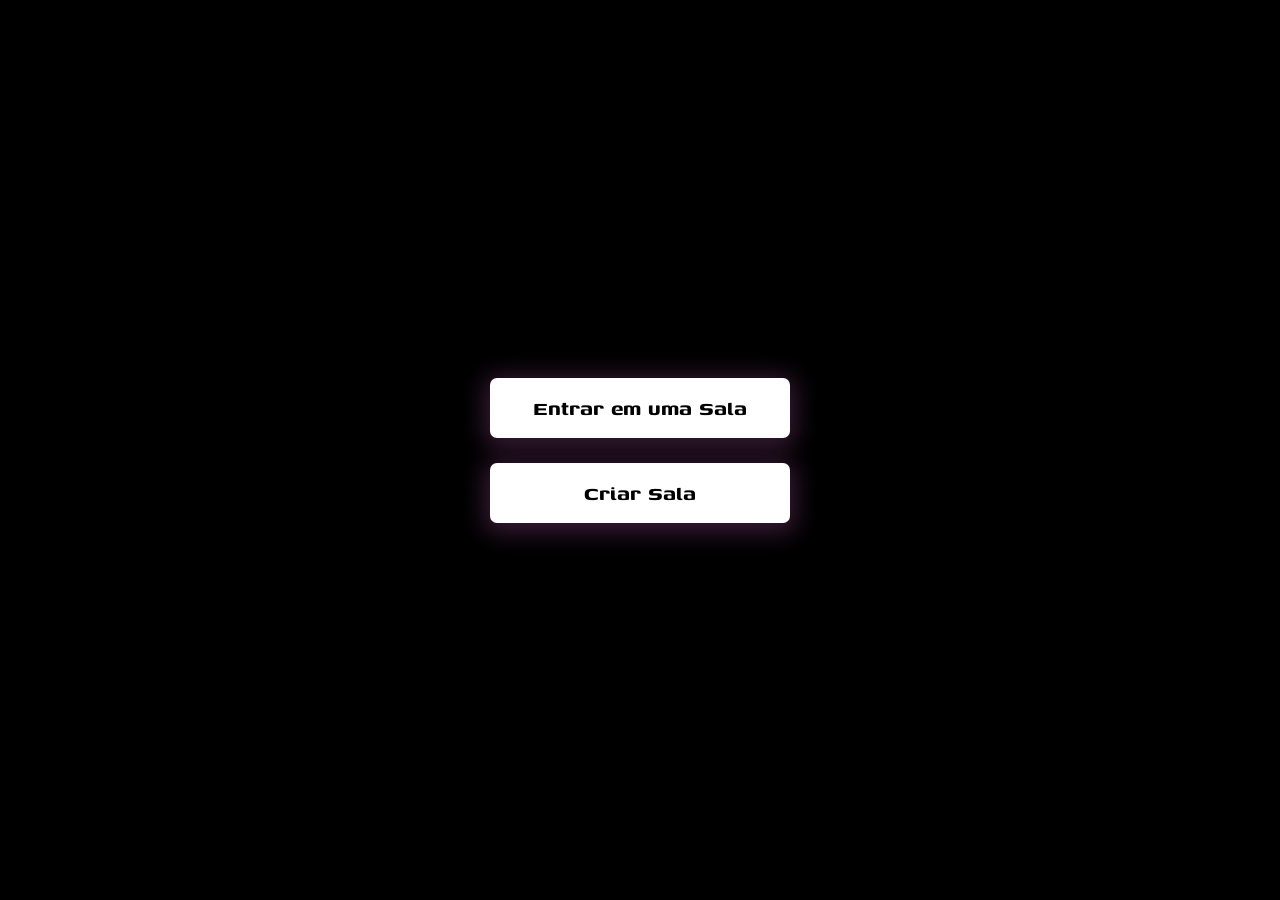
==== index.html @ 2750d926 "Add files via upload" ====
<!DOCTYPE html>
<html lang="en">
<head>
    <meta charset="UTF-8">
    <meta name="viewport" content="width=device-width, initial-scale=1.0">
    <title>Verdade ou Consequência</title>
    <link rel="stylesheet" type="text/css" href="assets/css/global.css" />
    <link rel="stylesheet" type="text/css" href="assets/css/index.css" />
</head>
<body>
    <main id="MAIN">
        <button class="btnInicial">Entrar em uma Sala</button>
        <button class="btnInicial">Criar Sala</button>

        <div id="overlay" class="overlay">
            
        <div id="poup-up">
        <header>
            <h2>Escolha o Modo de Jogo</h2>

            <input type="text" placeholder="Digite Seu Nome Aqui"/>
        </header>
        
        <section id="modos">
           
            <div class="opcaoModos">
                <span class="nomeModo">Modo Mestre</span>
                <span class="descricaoModo">No modo mestre, um jogador assume o controle. Ele cria as regras, decide as verdades e impõe as consequências.</span>
            </div>

            <div class="opcaoModos">
                <span class="nomeModo">Battle Royale</span>
                <span class="descricaoModo">No modo Battle Royale, é cada um por si. Jogadores escolhem seus alvos e lançam verdades ou desafios sem aviso. Recusar ou falhar custa um coração</span>
            </div>

            <div class="opcaoModos">
                <span class="nomeModo">Custom</span>
                <span class="descricaoModo">No modo custom você e seus amigos que decidem as regras do jogo. cada um decide ate 5 verdades e 5 consequencias para o jogo. mas cuidado para nao cair na propia armadilha.</span>
            </div>

            <div class="opcaoModos">
                <span class="nomeModo">Normal Game</span>
                <span class="descricaoModo">Desafios e verdades pré-criados, diversão perfeita para sua festa</span>
            </div>

        </section>
        </div>

        <div id="boxConfirm">
            <h2 id="mododejogoconfirmar">Você deseja iniciar o modo: </h2>

            <div id="buttons">
                <button id="btnVoltar">Voltar</button>
                <button id="btnIniciar">Iniciar</button>
            </div>
        </div>
        </div>
    
    </main>

    <script src="assets/js/index.js"></script>
</body>
</html>
---- assets/css/global.css ----
@import url('https://fonts.googleapis.com/css2?family=Bangers&family=Genos:ital,wght@0,100..900;1,100..900&family=Montserrat:ital,wght@0,100..900;1,100..900&family=Oswald:wght@200..700&display=swap');

*{
 margin: 0;
 padding: 0;
 text-decoration: none;
 box-sizing: border-box;   
 outline: none;
 list-style: none;
}
body{
background-color:#000;
}
---- assets/css/index.css ----
main{
    display: flex;
    align-items: center;
    justify-content: center;
    flex-direction: column;

    height: 100vh;
    width: 100%;

    gap: 25px;
}

.btnInicial{
    width: 300px;
    height: 60px;

    font-size: 1.5rem;
    font-weight: 700;
    font-family: "Genos";

    background-color: #fff;

    border-radius: 7px;
    border: none;

    box-shadow: 0px 4px 25px 5px rgba(87,42,84,0.67);
-webkit-box-shadow: 0px 4px 25px 5px rgba(87,42,84,0.67);
-moz-box-shadow: 0px 4px 25px 5px rgba(87,42,84,0.67);

cursor: pointer;
 
}
#overlay{
    width: 100%;
    height: 100%;

    position: absolute;

    display: none;
}
#poup-up{
    background: rgba(255, 255, 255, 0.2); /* Transparent white */
    backdrop-filter: blur(10px); /* Frosted glass blur */
    -webkit-backdrop-filter: blur(10px); /* For Safari support */
    border: 1px solid rgba(255, 255, 255, 0.3); /* Subtle border */
    border-radius: 15px; /* Rounded corners */
  box-shadow:
  0px 4px 6px -1px rgba(0, 0, 0, 0.1);

    flex-direction: column;
    justify-content: center;
    align-items: center;

    gap: 25px;
    padding: 15px;

    width: 350px;
    height: 550px;

    position: relative;
    top: 50%;
    left: 50%;
    transform: translate(-50%, -50%);

}

#poup-up header{
    width: 100%;

    display: flex;
    justify-content: center;
    align-items: center;
    flex-direction: column;
    text-align: center;
    
    gap: 15px;

    margin-bottom: 15px;

}

#poup-up header h2{
    font-family: "Bangers", system-ui;
    font-weight: bold;
    font-style: normal;
    color: #000;

    filter: drop-shadow(0px 2px 2px rgba(255, 255, 255, 0.5));


}

#poup-up header input{
    border: none;
    border-radius: 7px ;
    
    background-color: #fff;
    box-shadow:0px 4px 6px -1px rgba(0, 0, 0, 0.1);

    width: 320px;
    height: 40px;

    padding-left: 10px;

    font-family: "Bangers", system-ui;
    
    font-style: normal;
    
}

#modos{
    display: flex;
    flex-direction: column;
    gap: 25px;

}

.opcaoModos{
    background-color: #fff;
    box-shadow:0px 4px 6px -1px rgba(0, 0, 0, 0.1);

    width: 320px;
    height: 80px;

    padding: 0 15px;

    display: flex;
    flex-direction: row;
    justify-content: center;
    align-items: center;
    gap: 15px;

    border-radius: 7px;

    cursor: pointer;
}

.nomeModo{
    font-family: "Bangers", system-ui;
    font-weight: bold;
    font-style: normal;

    color: #000;
    filter: drop-shadow(0px 2px 2px rgba(255, 255, 255, 0.5));
}

.descricaoModo{
    font-family: "Genos", sans-serif;
    font-optical-sizing: auto;
    font-weight: bolder;
    font-style: normal;
    font-size: 0.7rem;
    color: gray;
}

#boxConfirm{
    position: absolute;
    background-color: #fff;
    box-shadow:0px 4px 6px -1px rgba(0, 0, 0, 0.8);

    top: 50%;
    left: 50%;
    transform: translate(-50%, -50%);

    padding: 15px;
    
    border-radius:5px;

    font-family: "genos";
    font-size: 1rem;
    line-height: 25px;
    font-weight: 300;

    width: 320px;

    text-align: center;

    
    flex-direction: column;
    gap: 10px;

    display: none;

}

#buttons button{
    width: 100px;
    height: 25px;

    font-family: "Bangers";

    background-color: whitesmoke;
    
        box-shadow:0px 4px 6px -1px rgba(0, 0, 0, 0.3);

        border: none;
    color: #310063;
    cursor: pointer;

    margin: 0 10px;
}

#buttons button:active{
     box-shadow:0px 4px 6px -1px rgba(0, 0, 0, 0.2);
}
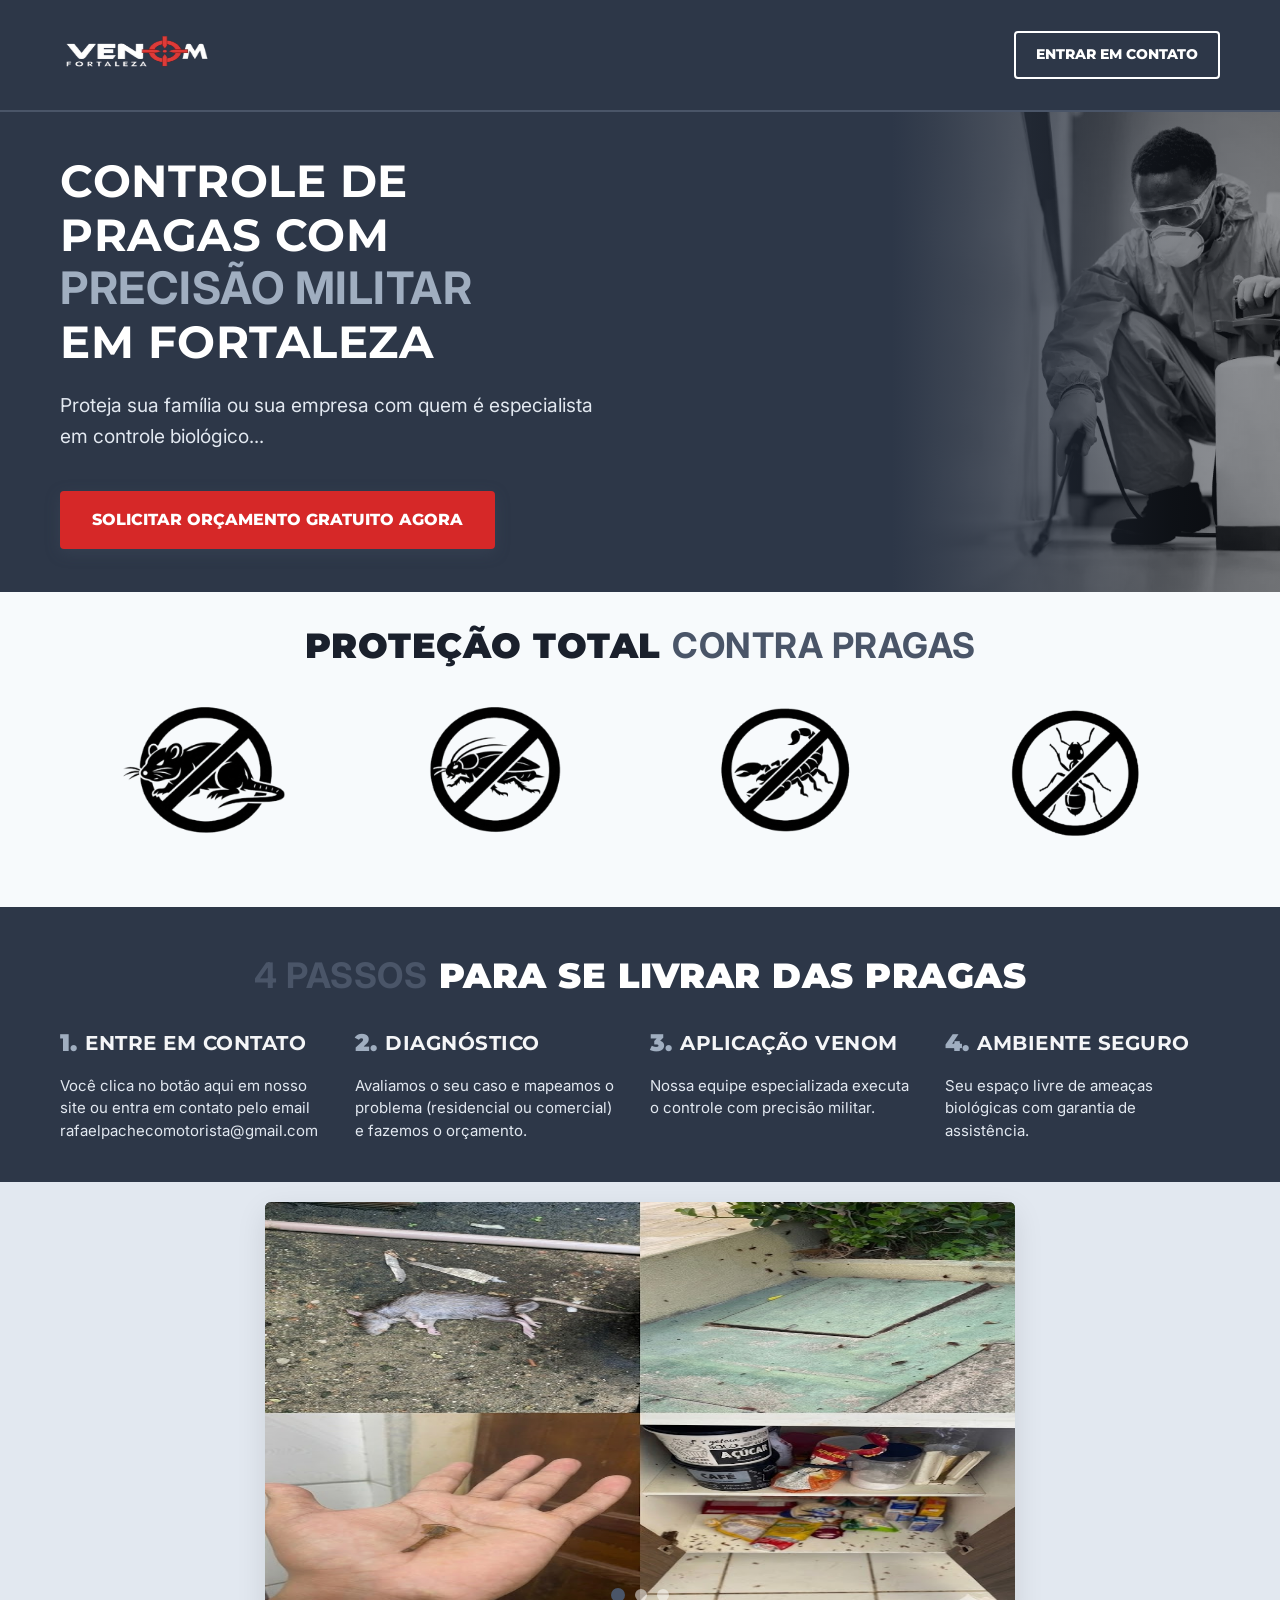
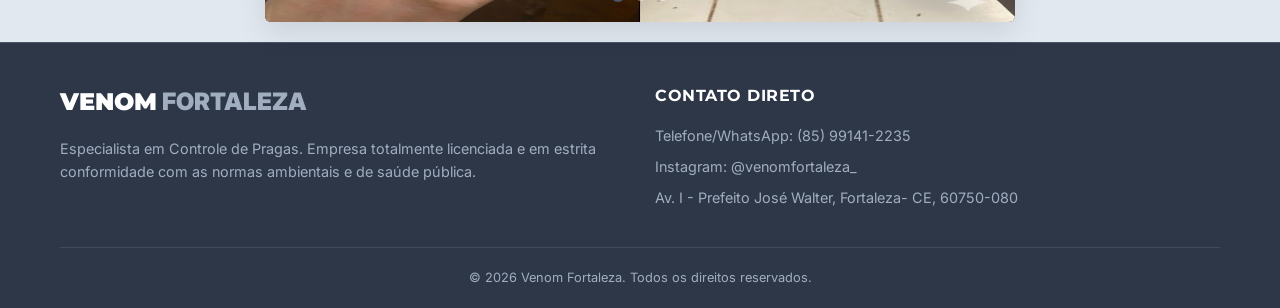
==== commit 42531f63: "Add files via upload" ====
--- a/index.html
+++ b/index.html
@@ -1,63 +1,171 @@
 <!DOCTYPE html>
-<html lang="en">
+<html lang="pt-BR">
 <head>
     <meta charset="UTF-8">
     <meta name="viewport" content="width=device-width, initial-scale=1.0">
-    <title>Verdade ou Consequência</title>
-    <link rel="stylesheet" type="text/css" href="assets/css/global.css" />
-    <link rel="stylesheet" type="text/css" href="assets/css/index.css" />
+ <title>Dedetização e Controle de Pragas em Fortaleza | Venom</title>
+    <link rel="stylesheet" href="assets/css/index.css">
+    <link rel="stylesheet" href="assets/css/global.css">
+    <link rel="stylesheet" href="assets/css/responsive.css">
+    <link rel="preconnect" href="https://fonts.googleapis.com">
+    <link rel="preconnect" href="https://fonts.gstatic.com" crossorigin>
+<meta name="description" content="Especialista em dedetização e controle de pragas em Fortaleza com precisão militar. Proteja sua família ou empresa com a Venom. Solicite seu orçamento gratuito!">
+    <link rel="icon" type="image/png" sizes="16x16"  href="assets/images/favicons/favicon-16x16.png">
+<meta name="msapplication-TileColor" content="#ffffff">
+<meta name="theme-color" content="#ffffff">
+    <link href="https://fonts.googleapis.com/css2?family=Inter:wght@400;500;600&family=Montserrat:wght@700;800;900&display=swap" rel="stylesheet">
 </head>
 <body>
-    <main id="MAIN">
-        <button class="btnInicial">Entrar em uma Sala</button>
-        <button class="btnInicial">Criar Sala</button>
 
-        <div id="overlay" class="overlay">
-            
-        <div id="poup-up">
-        <header>
-            <h2>Escolha o Modo de Jogo</h2>
+    <header>
+        <div class="container">
+            <div class="logo">
+                <img src="assets/images/logo.png" alt="Logo Venom Fortaleza">
+            </div>
+            <a href="https://wa.me/5585991412235" target="_blank" class="btn btn-outline">ENTRAR EM CONTATO</a>
+        </div>
+    </header>
 
-            <input type="text" placeholder="Digite Seu Nome Aqui"/>
-        </header>
-        
-        <section id="modos">
-           
-            <div class="opcaoModos">
-                <span class="nomeModo">Modo Mestre</span>
-                <span class="descricaoModo">No modo mestre, um jogador assume o controle. Ele cria as regras, decide as verdades e impõe as consequências.</span>
+    <section class="hero">
+        <div class="container">
+            <div class="hero-content">
+                <h1>Controle de Pragas com <span>Precisão Militar</span> <br>em Fortaleza</h1>
+                <p>Proteja sua família ou sua empresa com quem é especialista em controle biológico...</p>
+                <a href="https://wa.me/5585991412235" target="_blank" class="btn">Solicitar Orçamento Gratuito Agora</a>
             </div>
-
-            <div class="opcaoModos">
-                <span class="nomeModo">Battle Royale</span>
-                <span class="descricaoModo">No modo Battle Royale, é cada um por si. Jogadores escolhem seus alvos e lançam verdades ou desafios sem aviso. Recusar ou falhar custa um coração</span>
-            </div>
-
-            <div class="opcaoModos">
-                <span class="nomeModo">Custom</span>
-                <span class="descricaoModo">No modo custom você e seus amigos que decidem as regras do jogo. cada um decide ate 5 verdades e 5 consequencias para o jogo. mas cuidado para nao cair na propia armadilha.</span>
-            </div>
-
-            <div class="opcaoModos">
-                <span class="nomeModo">Normal Game</span>
-                <span class="descricaoModo">Desafios e verdades pré-criados, diversão perfeita para sua festa</span>
-            </div>
-
-        </section>
-        </div>
-
-        <div id="boxConfirm">
-            <h2 id="mododejogoconfirmar">Você deseja iniciar o modo: </h2>
-
-            <div id="buttons">
-                <button id="btnVoltar">Voltar</button>
-                <button id="btnIniciar">Iniciar</button>
+            <div class="hero-image">
+                <img src="assets/images/headerImage.png" alt="Equipe Venom">
             </div>
         </div>
+    </section>
+
+    <section class="problema">
+        <div class="container">
+            <h2 class="section-title">PROTEÇÃO TOTAL <span>CONTRA PRAGAS</span></h2>
+            <div class="grid-3">
+                <div class="card-problema">
+                    <img src="assets/images/iconeRato.png" alt="Controle de Ratos">
+                </div>
+                <div class="card-problema">
+                    <img src="assets/images/baratasIcone.png" alt="Controle de Baratas">
+                </div>
+                <div class="card-problema">
+                    <img src="assets/images/scorpionIcon.png" alt="Controle de Escorpiões">
+                </div>
+                <div class="card-problema">
+                    <img src="assets/images/formigaicone.png" alt="Controle de Pragas" style="width: 170px;">
+                </div>
+            </div>
         </div>
+    </section>
+
+    <section class="solucao">
+        <div class="container">
+            <h2 class="section-title"><span>4 passos</span> para se livrar das pragas</h2>
+            <div class="passos-container">
+                <div class="passo-item">
+                    <div class="numero-wrapper">
+                        <span class="numero">1.</span>
+                        <h3 class="passo-titulo">ENTRE EM CONTATO</h3>
+                    </div>
+                    <p class="passo-texto">Você clica no botão aqui em nosso site ou entra em contato pelo email rafaelpachecomotorista@gmail.com</p>
+                </div>
+
+                <div class="passo-item">
+                    <div class="numero-wrapper">
+                        <span class="numero">2.</span>
+                        <h3 class="passo-titulo">Diagnóstico</h3>
+                    </div>
+                    <p class="passo-texto">Avaliamos o seu caso e mapeamos o problema (residencial ou comercial) e fazemos o orçamento.</p>
+                </div>
+
+                <div class="passo-item">
+                    <div class="numero-wrapper">
+                        <span class="numero">3.</span>
+                        <h3 class="passo-titulo">Aplicação Venom</h3>
+                    </div>
+                    <p class="passo-texto">Nossa equipe especializada executa o controle com precisão militar.</p>
+                </div>
+
+                <div class="passo-item">
+                    <div class="numero-wrapper">
+                        <span class="numero">4.</span>
+                        <h3 class="passo-titulo">Ambiente Seguro</h3>
+                    </div>
+                    <p class="passo-texto">Seu espaço livre de ameaças biológicas com garantia de assistência.</p>
+                </div>
+            </div>
+        </div>
+    </section>
+<section class="cta-final">
+    <!-- Título centralizado acima do slider
+    <h1>Conheça nosso trabalho</h1> -->
     
-    </main>
+    <div class="slideshow-wrapper">
+        <input type="radio" name="slide" id="slide1" checked>
+        <input type="radio" name="slide" id="slide2">
+        <input type="radio" name="slide" id="slide3">
+        <input type="radio" name="slide" id="slide4">
+        <input type="radio" name="slide" id="slide5">
 
-    <script src="assets/js/index.js"></script>
+        <div class="slideshow">
+            <div class="slide s1">
+                <img src="assets/images/peste.png" alt="Imagem 1">
+            </div>
+            
+            <div class="slide s2">
+                <div class="vimeo-container">
+                    <iframe 
+                        src="https://player.vimeo.com/video/1193745609?badge=0&autopause=0&player_id=0&app_id=58479&autoplay=1&loop=1&muted=1&background=1" 
+                        frameborder="0" 
+                        allow="autoplay; fullscreen; picture-in-picture; clipboard-write; encrypted-media; web-share" 
+                        title="Vídeo Venom 1">
+                    </iframe>
+                </div>
+            </div>
+            
+            <div class="slide s3">
+                <div class="vimeo-container">
+                    <iframe 
+                        src="https://player.vimeo.com/video/1193745611?badge=0&autopause=0&player_id=0&autoplay=1&loop=1&muted=1&background=1" 
+                        frameborder="0" 
+                        allow="autoplay; fullscreen; picture-in-picture; clipboard-write; encrypted-media; web-share" 
+                        title="Vídeo Venom 2">
+                    </iframe>
+                </div>
+            </div>
+        </div>
+        
+        <!-- Botões manuais dentro do wrapper do slider -->
+        <div class="navigation-manual">
+            <label for="slide1" class="manual-btn"></label>
+            <label for="slide2" class="manual-btn"></label>
+            <label for="slide3" class="manual-btn"></label>
+        </div>
+    </div>
+</section>
+
+    <footer>
+        <div class="container">
+            <div class="footer-content">
+                <div class="footer-col">
+                    <div class="logo" style="margin-bottom: 15px;">VENOM <span>FORTALEZA</span></div>
+                    <p>Especialista em Controle de Pragas. Empresa totalmente licenciada e em estrita conformidade com as normas ambientais e de saúde pública.</p>
+                </div>
+                <div class="footer-col">
+                    <h4>Contato Direto</h4>
+                    <p>Telefone/WhatsApp: (85) 99141-2235</p>
+                    <p>Instagram: @venomfortaleza_</p>
+                    <p>Av. I - Prefeito José Walter, Fortaleza- СЕ, 60750-080</p>
+                </div>
+            </div>
+            <div class="footer-bottom">
+                <p>&copy; 2026 Venom Fortaleza. Todos os direitos reservados.</p>
+            </div>
+        </div>
+    </footer>
+
+    <script src="https://player.vimeo.com/api/player.js"></script>
+    <script src="assets/scripts/index.js"></script>
 </body>
 </html>
--- a/assets/css/index.css
+++ b/assets/css/index.css
@@ -1,206 +1,474 @@
-
-main{
-    display: flex;
+/* ==========================================================================
+   PALETA DE CORES (Ajustada para o Cinza dominando o layout - Sem Preto)
+   ========================================================================== */
+:root {
+    /* Tons de Cinza que agora mandam no site */
+    --cinza-principal: #4A5568;         /* Cinza Concreto (Cor de destaque e ação) */
+    --cinza-principal-hover: #2D3748;   /* Cinza mais escuro para o efeito hover nos botões */
+    
+    /* Substitutos do Preto/Grafite */
+    --cinza-fundo-escuro: #2D3748;      /* Cinza Escuro para seções como Header e Banner (Substitui o preto) */
+    --cinza-fundo-medio: #E2E8F0;       /* Cinza claro para blocos de contraste */
+    --cinza-fundo-claro: #F7FAFC;       /* Cinza Gelo de fundo geral */
+    
+    /* Cores de suporte */
+    --cinza-texto-escuro: #1A202C;      /* Cinza quase preto apenas para leitura confortável de textos */
+    --cinza-medio-detalhe: #A0AEC0;     /* Para detalhes secundários e spans */
+    --branco: #FFFFFF;
+}
+
+/* ==========================================================================
+   ESTILOS GERAIS E CONFIGURAÇÕES BASE
+   ========================================================================== */
+body {
+    background-color: var(--cinza-fundo-claro); /* AJUSTE: Fundo geral em cinza gelo */
+    color: var(--cinza-texto-escuro);           /* AJUSTE: Texto em cinza escuro legível */
+    line-height: 1.6;
+    margin: 0;
+    padding: 0;
+}
+
+h1, h2, h3, h4 {
+    font-family: 'Montserrat', sans-serif;
+    text-transform: uppercase;
+    letter-spacing: 0.5px;
+}
+
+.container {
+    width: 100%;
+    max-width: 1200px;
+    margin: 0 auto;
+    padding: 0 20px;
+}
+
+/* ==========================================================================
+   COMPONENTES: BOTÕES
+   ========================================================================== */
+.btn {
+    display: inline-block;
+    background-color: var(--vermelho-venom); /* AJUSTE: Botão Principal 100% Cinza Concreto */
+    color: var(--branco);
+    text-decoration: none;
+    font-family: 'Montserrat', sans-serif;
+    font-weight: 800;
+    text-transform: uppercase;
+    padding: 16px 32px;
+    border-radius: 4px;
+    border: none;
+    cursor: pointer;
+    transition: all 0.3s ease;
+    text-align: center;
+    box-shadow: 0 4px 15px rgba(74, 85, 104, 0.3); /* AJUSTE: Sombra adaptada para o cinza */
+}
+
+.btn:hover {
+    background-color: var(--cinza-principal-hover); /* AJUSTE: Hover do botão vai para cinza escuro */
+    transform: translateY(-2px);
+    box-shadow: 0 6px 20px rgba(74, 85, 104, 0.5);
+}
+
+.btn-outline {
+    background-color: transparent;
+    color: var(--branco);
+    border: 2px solid var(--branco);
+    box-shadow: none;
+    padding: 10px 20px;
+    font-size: 0.9rem;
+}
+
+.btn-outline:hover {
+    background-color: var(--branco);
+    color: var(--cinza-texto-escuro);
+}
+
+/* ==========================================================================
+   HEADER (CABEÇALHO)
+   ========================================================================== */
+header {
+    background-color: var(--cinza-fundo-escuro); /* AJUSTE: Removido o preto, agora é cinza escuro */
+    padding: 20px 0;
+    position: sticky;
+    top: 0;
+    z-index: 1000;
+    border-bottom: 2px solid var(--cinza-principal); /* AJUSTE: Linha divisória em cinza principal */
+}
+
+header .container {
+    display: flex;
+    width: 100%;
+    justify-content: space-between;
+    align-items: center;
+}
+
+.logo {
+    color: var(--branco);
+    font-family: 'Montserrat', sans-serif;
+    font-weight: 900;
+    font-size: 1.5rem;
+    display: flex;
+    align-items: center;
+    gap: 5px;
+}
+
+.logo span {
+    color: var(--cinza-medio-detalhe); /* AJUSTE: Complemento da logo em cinza platinado */
+}
+
+.logo img {
+    width: 150px;
+    height: 70px;
+}
+
+/* ==========================================================================
+   HERO SECTION (BANNER PRINCIPAL)
+   ========================================================================== */
+.hero {
+    background-color: var(--cinza-fundo-escuro); /* AJUSTE: Fundo do banner mudado de preto para cinza escuro */
+    color: var(--branco);
+    position: relative;
+    overflow: hidden;
+}
+
+.hero .container {
+    display: flex;
+    align-items: center;
+    justify-content: space-evenly;
+    gap: 40px;
+}
+
+.hero-content {
+    flex: 1;
+    max-width: 55%;
+    z-index: 2;
+}
+
+.hero h1 {
+    font-size: 2.8rem;
+    font-weight: 700;
+    margin-bottom: 20px;
+    line-height: 1.2;
+}
+
+.hero h1 span {
+    color: var(--cinza-medio-detalhe); /* AJUSTE: Destaque "Precisão Militar" em cinza contrastante */
+}
+
+.hero p {
+    font-size: 1.2rem;
+    max-width: 100%;
+    margin: 0 0 40px 0;
+    color: #e2e8f0;
+}
+
+.hero-image {
+    flex: 1;
+    max-width: 100%;
+    position: relative;
+    left: 20%;
+    display: flex;
+    justify-content: flex-end;
+    background-color: var(--cinza-principal); /* AJUSTE: Fundo da imagem alterado para o cinza principal */
+}
+
+.hero-image img {
+    width: 100%;
+    height: 480px;
+    object-fit: cover;
+    display: block;
+    filter: grayscale(100%) brightness(65%) contrast(110%); /* AJUSTE: Filtro levemente clareado */
+}
+
+.hero-image::before {
+    content: '';
+    position: absolute;
+    top: 0;
+    left: 0;
+    width: 100%;
+    height: 100%;
+    /* AJUSTE: O gradiente agora faz o fade para o cinza escuro, eliminando o preto */
+    background: linear-gradient(to right, var(--cinza-fundo-escuro) 0%, rgba(45, 55, 72, 0.3) 50%, transparent 100%);
+    z-index: 1;
+    pointer-events: none;
+}
+
+/* ==========================================================================
+   SEÇÃO PROBLEMA (PROTEÇÃO CONTRA PRAGAS)
+   ========================================================================== */
+.problema {
+    padding: 25px 0;
+}
+
+.section-title {
+    text-align: center;
+    font-size: 2.2rem;
+    font-weight: 900;
+    color: var(--cinza-texto-escuro);
+}
+
+.section-title span {
+    color: var(--cinza-principal); /* AJUSTE: Destaques dos títulos em cinza */
+    font-weight: 700;
+}
+
+.grid-3 {
+    display: grid;
+    grid-template-columns: repeat(auto-fit, minmax(150px, 1fr));
+    place-items: center;
+}
+
+.card-problema img {
+    width: 200px;
+    transition: transform 0.3s ease;
+}
+
+.card-problema:hover img {
+    transform: translateY(-5px);
+}
+
+.card-problema h3 {
+    font-size: 1.3rem;
+    margin-bottom: 15px;
+    color: var(--cinza-texto-escuro);
+}
+
+.card-problema p {
+    font-size: 0.95rem;
+    color: #4A5568;
+}
+
+/* ==========================================================================
+   SEÇÃO SOLUÇÃO (4 PASSOS)
+   ========================================================================== */
+.solucao {
+    background-color: var(--cinza-fundo-escuro); /* AJUSTE: Removido preto do fundo, agora é cinza escuro */
+    color: var(--branco);
+    padding: 40px 0;
+}
+
+.solucao .section-title {
+    color: var(--branco);
+    margin-bottom: 20px;
+}
+
+.passos-container {
+    display: flex;
+    justify-content: space-between;
+    max-width: 1200px;
+    margin: 0 auto;
+    position: relative;
+    gap: 20px;
+}
+
+.passo-item {
+    flex: 1;
+    position: relative;
+    z-index: 2;
+}
+
+.numero-wrapper {
+    display: inline-flex;
+    align-items: center;
+    background-color: var(--cinza-fundo-escuro); /* AJUSTE: Acompanha o fundo cinza da seção */
+    padding-right: 15px;
+}
+
+.numero {
+    font-family: 'Montserrat', sans-serif;
+    font-size: 24px;
+    font-weight: 900;
+    color: var(--cinza-medio-detalhe); /* AJUSTE: Números em cinza platinado */
+    margin-right: 8px;
+}
+
+.passo-titulo {
+    font-family: 'Montserrat', sans-serif;
+    font-size: 20px;
+    font-weight: 700;
+    color: #F4F5F7;   
+    white-space: nowrap;
+}
+
+.passo-texto {
+    font-size: 15px;
+    color: #E2E8F0;
+    line-height: 1.5;
+    margin-top: 12px;
+    padding-right: 10px;
+}
+
+/* ==========================================================================
+   SEÇÃO DEPOIMENTOS
+   ========================================================================== */
+.depoimentos {
+    background-color: var(--branco);
+    padding: 80px 0;
+}
+
+.card-depoimento {
+    background-color: var(--cinza-fundo-claro);
+    padding: 30px;
+    border-radius: 6px;
+    font-style: italic;
+    position: relative;
+}
+
+.card-depoimento .autor {
+    display: block;
+    margin-top: 15px;
+    font-weight: 600;
+    font-style: normal;
+    color: var(--cinza-texto-escuro);
+}
+
+/* ==========================================================================
+   SEÇÃO SLIDESHOW / CTA FINAL
+   ========================================================================== */
+.cta-final {
+    display: flex;
+    flex-direction: column;
     align-items: center;
     justify-content: center;
-    flex-direction: column;
-
-    height: 100vh;
-    width: 100%;
-
-    gap: 25px;
-}
-
-.btnInicial{
-    width: 300px;
-    height: 60px;
-
-    font-size: 1.5rem;
-    font-weight: 700;
-    font-family: "Genos";
-
-    background-color: #fff;
-
-    border-radius: 7px;
+    background-color: var(--cinza-fundo-medio); /* AJUSTE: Fundo cinza médio para quebrar a monotonia */
+    padding: 20px 20px;
+    text-align: center;
+}
+
+.cta-final h1 {
+    font-size: 2.2rem;
+    font-weight: 900;
+    color: var(--cinza-texto-escuro);
+    margin-bottom: 30px;
+}
+
+.slideshow-wrapper {
+    width: 100%;
+    max-width: 750px;
+    height: 420px;
+    overflow: hidden;
+    position: relative;
+    border-radius: 6px;
+    box-shadow: 0 10px 30px rgba(0, 0, 0, 0.1);
+    background-color: var(--cinza-fundo-escuro); /* AJUSTE: Fundo do player mudado para cinza escuro */
+}
+
+.slideshow {
+    display: flex;
+    width: 500%;
+    height: 100%;
+    transition: transform 0.6s ease;
+}
+
+.slide {
+    width: 20%;
+    height: 100%;
+    transition: opacity 0.5s;
+}
+
+.slide img {
+    width: 100%;
+    height: 100%;
+}
+
+.vimeo-container {
+    width: 100%;
+    height: 100%;
+    display: flex;
+    align-items: center;
+    justify-content: center;
+    background: var(--cinza-fundo-escuro);
+}
+
+iframe {
+    width: 100%;
+    height: 100%;
+    min-height: 420px;
     border: none;
-
-    box-shadow: 0px 4px 25px 5px rgba(87,42,84,0.67);
--webkit-box-shadow: 0px 4px 25px 5px rgba(87,42,84,0.67);
--moz-box-shadow: 0px 4px 25px 5px rgba(87,42,84,0.67);
-
-cursor: pointer;
- 
-}
-#overlay{
-    width: 100%;
-    height: 100%;
-
+    object-fit: cover;
+}
+
+input[type="radio"] {
+    display: none;
+}
+
+#slide1:checked ~ .slideshow { transform: translateX(0%); }
+#slide2:checked ~ .slideshow { transform: translateX(-20%); }
+#slide3:checked ~ .slideshow { transform: translateX(-40%); }
+#slide4:checked ~ .slideshow { transform: translateX(-60%); }
+#slide5:checked ~ .slideshow { transform: translateX(-80%); }
+
+.navigation-manual {
     position: absolute;
-
-    display: none;
-}
-#poup-up{
-    background: rgba(255, 255, 255, 0.2); /* Transparent white */
-    backdrop-filter: blur(10px); /* Frosted glass blur */
-    -webkit-backdrop-filter: blur(10px); /* For Safari support */
-    border: 1px solid rgba(255, 255, 255, 0.3); /* Subtle border */
-    border-radius: 15px; /* Rounded corners */
-  box-shadow:
-  0px 4px 6px -1px rgba(0, 0, 0, 0.1);
-
-    flex-direction: column;
+    width: 100%;
+    bottom: 20px;
+    left: 0;
+    display: flex;
     justify-content: center;
     align-items: center;
-
-    gap: 25px;
-    padding: 15px;
-
-    width: 350px;
-    height: 550px;
-
-    position: relative;
-    top: 50%;
-    left: 50%;
-    transform: translate(-50%, -50%);
-
-}
-
-#poup-up header{
-    width: 100%;
-
-    display: flex;
-    justify-content: center;
-    align-items: center;
-    flex-direction: column;
+    gap: 10px;
+    z-index: 10;
+}
+
+.manual-btn {
+    width: 12px;
+    height: 12px;
+    border-radius: 50%;
+    background: rgba(255, 255, 255, 0.5);
+    cursor: pointer;
+    transition: background 0.3s, transform 0.2s;
+}
+
+.manual-btn:hover {
+    transform: scale(1.2);
+}
+
+/* AJUSTE: Bolinhas ativas do slider agora são Cinza Concreto */
+#slide1:checked ~ .navigation-manual label[for="slide1"],
+#slide2:checked ~ .navigation-manual label[for="slide2"],
+#slide3:checked ~ .navigation-manual label[for="slide3"],
+#slide4:checked ~ .navigation-manual label[for="slide4"],
+#slide5:checked ~ .navigation-manual label[for="slide5"] {
+    background: var(--cinza-principal); 
+    width: 14px;
+    height: 14px;
+}
+
+/* ==========================================================================
+   FOOTER (RODAPÉ)
+   ========================================================================== */
+footer {
+    background-color: var(--cinza-fundo-escuro); /* AJUSTE: Footer mudado de preto absoluto para cinza escuro corporativo */
+    color: var(--cinza-medio-detalhe);
+    padding: 40px 0 20px 0;
+    font-size: 0.9rem;
+    border-top: 1px solid var(--cinza-principal);
+}
+
+.footer-content {
+    display: flex;
+    flex-wrap: wrap;
+    justify-content: space-between;
+    gap: 30px;
+    margin-bottom: 30px;
+}
+
+.footer-col {
+    flex: 1;
+    min-width: 250px;
+}
+
+.footer-col h4 {
+    color: var(--branco);
+    margin-bottom: 15px;
+    font-size: 1rem;
+}
+
+.footer-col p {
+    margin-bottom: 8px;
+}
+
+.footer-bottom {
     text-align: center;
-    
-    gap: 15px;
-
-    margin-bottom: 15px;
-
-}
-
-#poup-up header h2{
-    font-family: "Bangers", system-ui;
-    font-weight: bold;
-    font-style: normal;
-    color: #000;
-
-    filter: drop-shadow(0px 2px 2px rgba(255, 255, 255, 0.5));
-
-
-}
-
-#poup-up header input{
-    border: none;
-    border-radius: 7px ;
-    
-    background-color: #fff;
-    box-shadow:0px 4px 6px -1px rgba(0, 0, 0, 0.1);
-
-    width: 320px;
-    height: 40px;
-
-    padding-left: 10px;
-
-    font-family: "Bangers", system-ui;
-    
-    font-style: normal;
-    
-}
-
-#modos{
-    display: flex;
-    flex-direction: column;
-    gap: 25px;
-
-}
-
-.opcaoModos{
-    background-color: #fff;
-    box-shadow:0px 4px 6px -1px rgba(0, 0, 0, 0.1);
-
-    width: 320px;
-    height: 80px;
-
-    padding: 0 15px;
-
-    display: flex;
-    flex-direction: row;
-    justify-content: center;
-    align-items: center;
-    gap: 15px;
-
-    border-radius: 7px;
-
-    cursor: pointer;
-}
-
-.nomeModo{
-    font-family: "Bangers", system-ui;
-    font-weight: bold;
-    font-style: normal;
-
-    color: #000;
-    filter: drop-shadow(0px 2px 2px rgba(255, 255, 255, 0.5));
-}
-
-.descricaoModo{
-    font-family: "Genos", sans-serif;
-    font-optical-sizing: auto;
-    font-weight: bolder;
-    font-style: normal;
-    font-size: 0.7rem;
-    color: gray;
-}
-
-#boxConfirm{
-    position: absolute;
-    background-color: #fff;
-    box-shadow:0px 4px 6px -1px rgba(0, 0, 0, 0.8);
-
-    top: 50%;
-    left: 50%;
-    transform: translate(-50%, -50%);
-
-    padding: 15px;
-    
-    border-radius:5px;
-
-    font-family: "genos";
-    font-size: 1rem;
-    line-height: 25px;
-    font-weight: 300;
-
-    width: 320px;
-
-    text-align: center;
-
-    
-    flex-direction: column;
-    gap: 10px;
-
-    display: none;
-
-}
-
-#buttons button{
-    width: 100px;
-    height: 25px;
-
-    font-family: "Bangers";
-
-    background-color: whitesmoke;
-    
-        box-shadow:0px 4px 6px -1px rgba(0, 0, 0, 0.3);
-
-        border: none;
-    color: #310063;
-    cursor: pointer;
-
-    margin: 0 10px;
-}
-
-#buttons button:active{
-     box-shadow:0px 4px 6px -1px rgba(0, 0, 0, 0.2);
+    padding-top: 20px;
+    border-top: 1px solid rgba(255,255,255,0.1);
+    font-size: 0.8rem;
 }
--- a/assets/css/global.css
+++ b/assets/css/global.css
@@ -1,13 +1,19 @@
-@import url('https://fonts.googleapis.com/css2?family=Bangers&family=Genos:ital,wght@0,100..900;1,100..900&family=Montserrat:ital,wght@0,100..900;1,100..900&family=Oswald:wght@200..700&display=swap');
+* {
+    margin: 0;
+    padding: 0;
+    box-sizing: border-box;
+    font-family: 'Inter', sans-serif;
+}
 
-*{
- margin: 0;
- padding: 0;
- text-decoration: none;
- box-sizing: border-box;   
- outline: none;
- list-style: none;
+:root {
+    --vermelho-venom: #D62828;
+    --grafite-escuro: #1A1A1A;
+    --cinza-antracite: #2B2D42;
+    --cinza-medio: #8D99AE;
+    --cinza-gelo: #F4F5F7;
+    --branco: #FFFFFF;
 }
-body{
-background-color:#000;
+
+html {
+    scroll-behavior: smooth;
 }
--- a/assets/css/responsive.css
+++ b/assets/css/responsive.css
@@ -0,0 +1,92 @@
+@media screen and (max-width: 768px) {
+    body, html {
+        overflow-x: hidden !important; 
+        max-width: 100% !important;
+    }
+
+    header .container {
+        display: flex !important;
+        justify-content: space-between !important;
+        align-items: center !important;
+        padding: 0 15px !important;
+    }
+
+    .logo img {
+        width: 110px !important; 
+        height: auto !important;  
+    }
+
+    .btn-outline {
+        padding: 6px 12px !important; 
+        font-size: 0.75rem !important; 
+        white-space: nowrap !important; 
+        border-width: 1px !important;  
+    }
+
+    .hero .container {
+        display: flex !important;
+        flex-direction: column-reverse !important; 
+        padding: 0 !important; 
+        width: 100% !important;
+        max-width: 100% !important;
+    }
+
+    .hero-image {
+        width: 100% !important;
+        max-width: 100% !important;
+        left: 0% !important; 
+        margin: 0 !important;
+    }
+
+    .hero-image img {
+        width: 100% !important;
+        height: 320px !important; 
+        object-fit: cover !important;
+    }
+
+    .hero-content {
+        max-width: 100% !important;
+        padding: 30px 20px 50px 20px !important;
+        box-sizing: border-box !important;
+        text-align: center;
+    }
+
+    .hero h1 {
+        font-size: 1.9rem !important;
+    }
+
+    .hero p {
+        font-size: 1rem !important;
+        margin-bottom: 25px !important;
+    }
+
+    .passos-container {
+        display: flex !important;
+        flex-direction: column !important;
+        gap: 30px !important;
+    }
+
+    .passo-titulo {
+        white-space: normal !important;
+        font-size: 1.1rem !important;
+        display: inline !important; 
+    }
+
+    .numero-wrapper {
+        display: block !important; 
+        white-space: normal !important;
+    }
+    
+    .container {
+        padding: 0 15px !important;
+        box-sizing: border-box !important;
+    }
+
+    .slideshow-wrapper {
+        height: 240px !important;
+    }
+    
+    iframe, .vimeo-container {
+        min-height: 240px !important;
+    }
+}
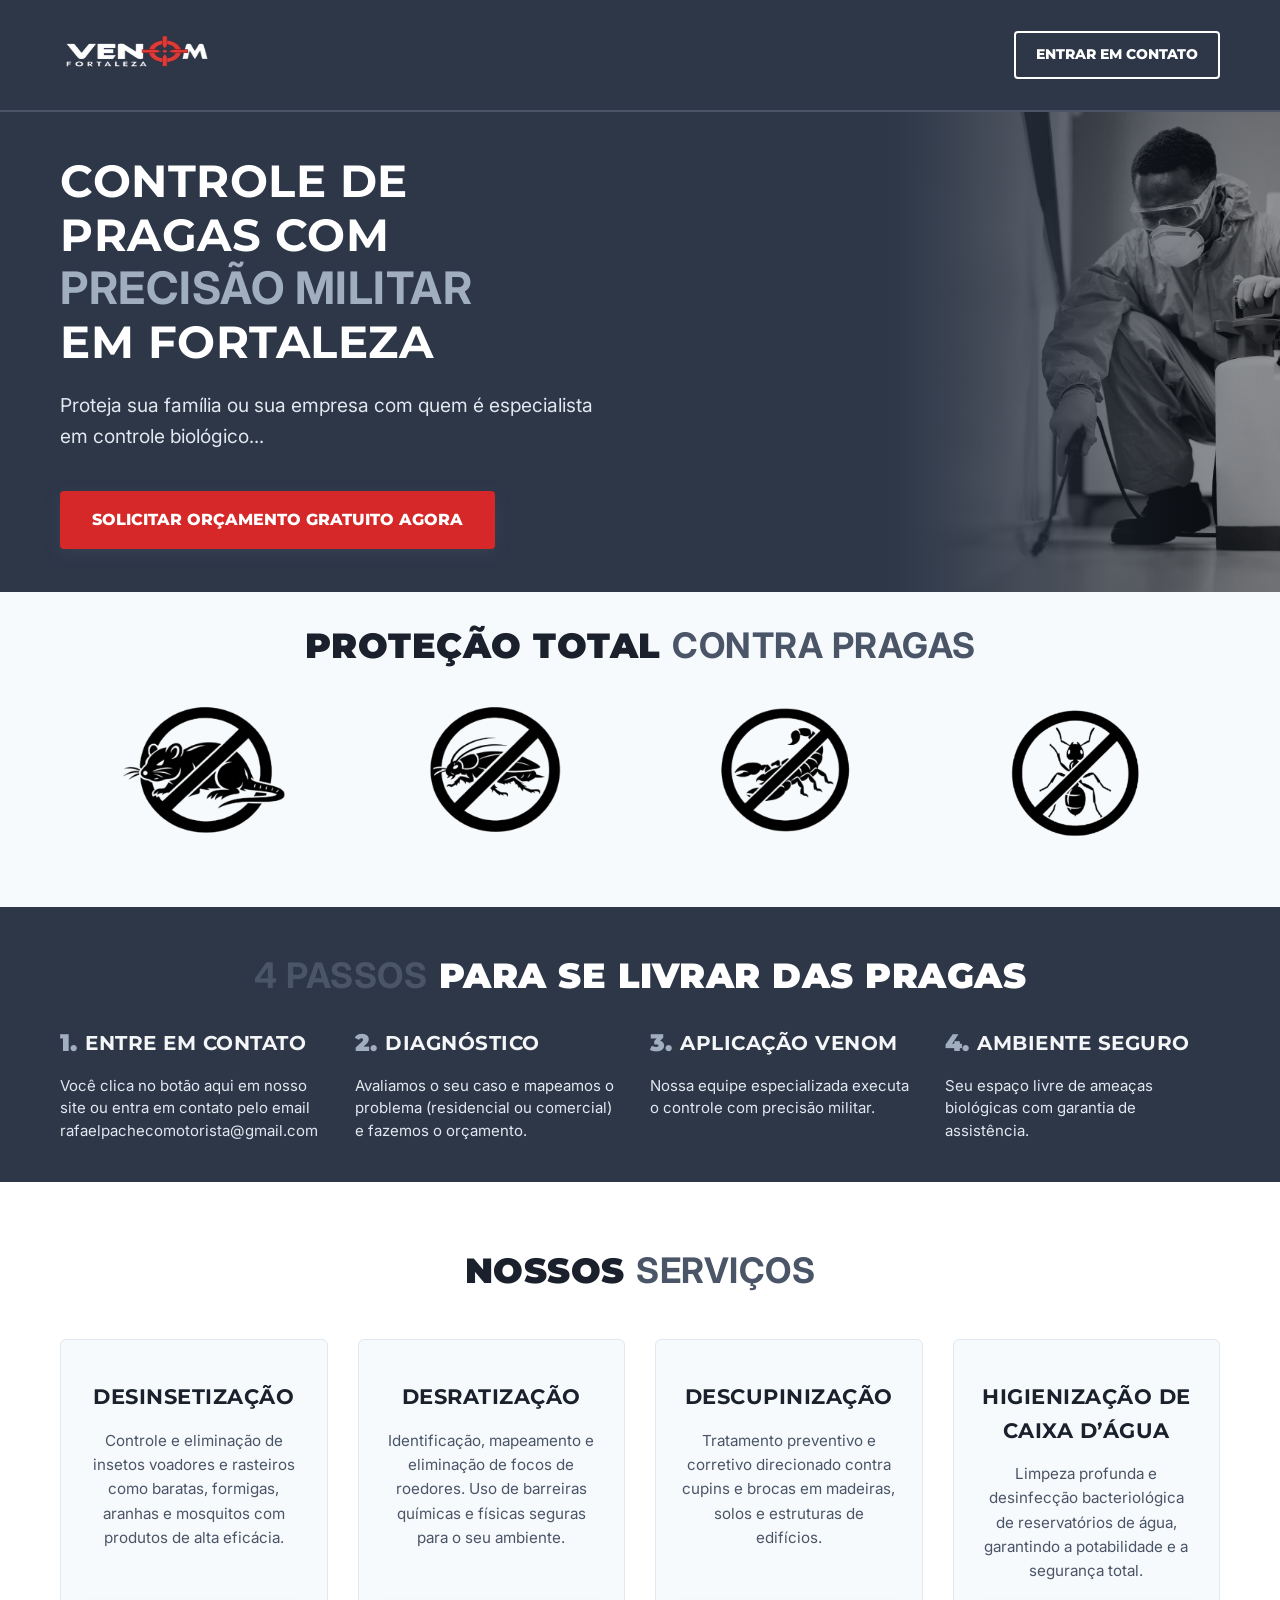
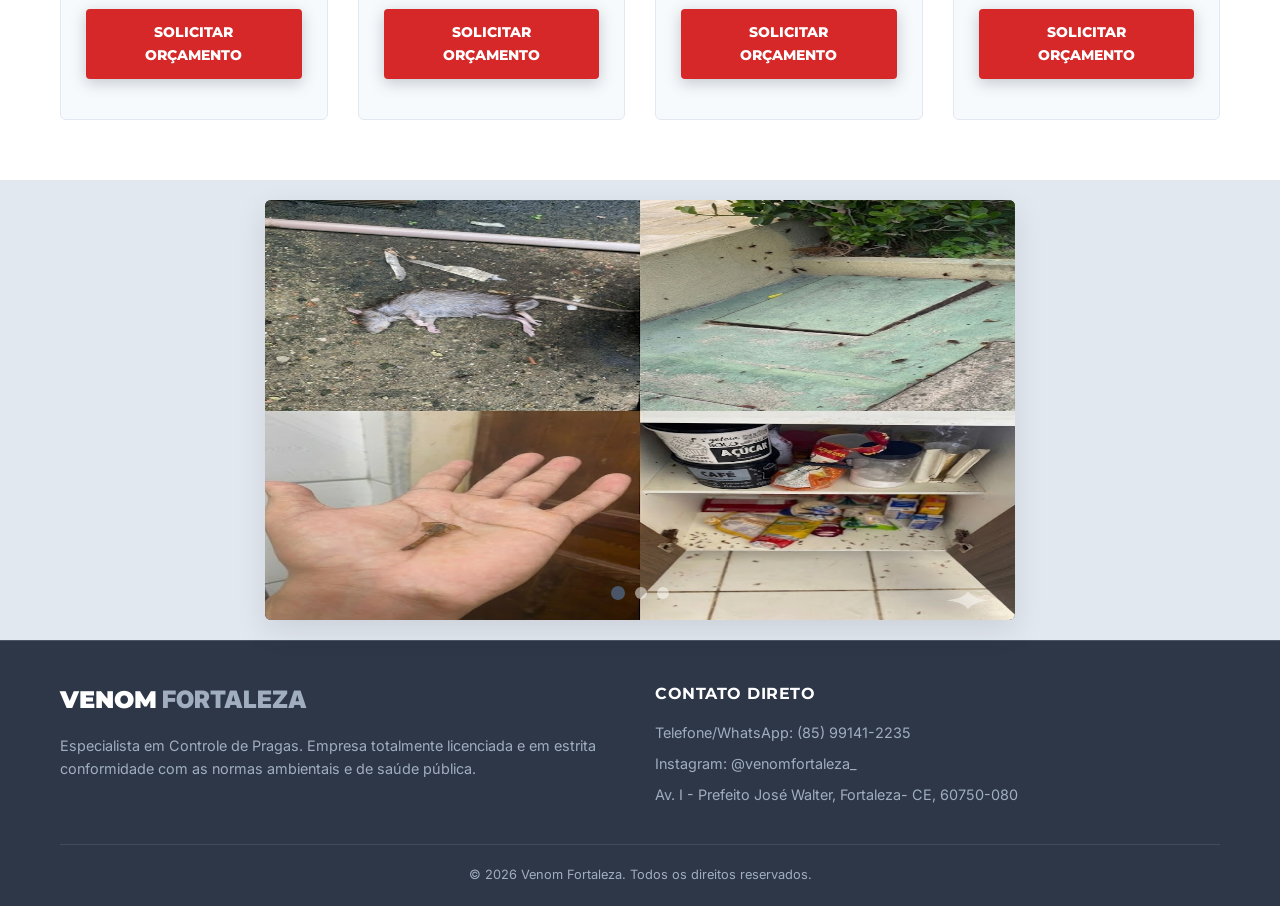
==== commit ab077bdd: "Add files via upload" ====
--- a/index.html
+++ b/index.html
@@ -3,16 +3,16 @@
 <head>
     <meta charset="UTF-8">
     <meta name="viewport" content="width=device-width, initial-scale=1.0">
- <title>Dedetização e Controle de Pragas em Fortaleza | Venom</title>
+    <title>Dedetização e Controle de Pragas em Fortaleza | Venom</title>
     <link rel="stylesheet" href="assets/css/index.css">
     <link rel="stylesheet" href="assets/css/global.css">
     <link rel="stylesheet" href="assets/css/responsive.css">
     <link rel="preconnect" href="https://fonts.googleapis.com">
     <link rel="preconnect" href="https://fonts.gstatic.com" crossorigin>
-<meta name="description" content="Especialista em dedetização e controle de pragas em Fortaleza com precisão militar. Proteja sua família ou empresa com a Venom. Solicite seu orçamento gratuito!">
+    <meta name="description" content="Especialista em dedetização e controle de pragas em Fortaleza com precisão militar. Proteja sua família ou empresa com a Venom. Solicite seu orçamento gratuito!">
     <link rel="icon" type="image/png" sizes="16x16"  href="assets/images/favicons/favicon-16x16.png">
-<meta name="msapplication-TileColor" content="#ffffff">
-<meta name="theme-color" content="#ffffff">
+    <meta name="msapplication-TileColor" content="#ffffff">
+    <meta name="theme-color" content="#ffffff">
     <link href="https://fonts.googleapis.com/css2?family=Inter:wght@400;500;600&family=Montserrat:wght@700;800;900&display=swap" rel="stylesheet">
 </head>
 <body>
@@ -97,53 +97,80 @@
             </div>
         </div>
     </section>
-<section class="cta-final">
-    <!-- Título centralizado acima do slider
-    <h1>Conheça nosso trabalho</h1> -->
-    
-    <div class="slideshow-wrapper">
-        <input type="radio" name="slide" id="slide1" checked>
-        <input type="radio" name="slide" id="slide2">
-        <input type="radio" name="slide" id="slide3">
-        <input type="radio" name="slide" id="slide4">
-        <input type="radio" name="slide" id="slide5">
+<section class="servicos">
+        <div class="container">
+            <h2 class="section-title">NOSSOS <span>SERVIÇOS</span></h2>
+            <div class="servicos-grid">
+                <div class="servico-card">
+                    <h3>Desinsetização</h3>
+                    <p>Controle e eliminação de insetos voadores e rasteiros como baratas, formigas, aranhas e mosquitos com produtos de alta eficácia.</p>
+                    <a href="https://wa.me/5585991412235?text=Ol%C3%A1%21%20Gostaria%20de%20solicitar%20um%20or%C3%A7amento%20para%20o%20servi%C3%A7o%20de%20Desinsetiza%C3%A7%C3%A3o." target="_blank" class="btn">Solicitar Orçamento</a>
+                </div>
 
-        <div class="slideshow">
-            <div class="slide s1">
-                <img src="assets/images/peste.png" alt="Imagem 1">
+                <div class="servico-card">
+                    <h3>Desratização</h3>
+                    <p>Identificação, mapeamento e eliminação de focos de roedores. Uso de barreiras químicas e físicas seguras para o seu ambiente.</p>
+                    <a href="https://wa.me/5585991412235?text=Ol%C3%A1%21%20Gostaria%20de%20solicitar%20um%20or%C3%A7amento%20para%20o%20servi%C3%A7o%20de%20Desratiza%C3%A7%C3%A3o." target="_blank" class="btn">Solicitar Orçamento</a>
+                </div>
+
+                <div class="servico-card">
+                    <h3>Descupinização</h3>
+                    <p>Tratamento preventivo e corretivo direcionado contra cupins e brocas em madeiras, solos e estruturas de edifícios.</p>
+                    <a href="https://wa.me/5585991412235?text=Ol%C3%A1%21%20Gostaria%20de%20solicitar%20um%20or%C3%A7amento%20para%20o%20servi%C3%A7o%20de%20Descupinizas%C3%A7%C3%A3o." target="_blank" class="btn">Solicitar Orçamento</a>
+                </div>
+
+                <div class="servico-card">
+                    <h3>Higienização de Caixa d’água</h3>
+                    <p>Limpeza profunda e desinfecção bacteriológica de reservatórios de água, garantindo a potabilidade e a segurança total.</p>
+                    <a href="https://wa.me/5585991412235?text=Ol%C3%A1%21%20Gostaria%20de%20solicitar%20um%20or%C3%A7amento%20para%20o%20servi%C3%A7o%20de%20Higieniza%C3%A7%C3%A3o%20de%20Caixa%20d%27%C3%A1gua." target="_blank" class="btn">Solicitar Orçamento</a>
+                </div>
             </div>
-            
-            <div class="slide s2">
-                <div class="vimeo-container">
-                    <iframe 
-                        src="https://player.vimeo.com/video/1193745609?badge=0&autopause=0&player_id=0&app_id=58479&autoplay=1&loop=1&muted=1&background=1" 
-                        frameborder="0" 
-                        allow="autoplay; fullscreen; picture-in-picture; clipboard-write; encrypted-media; web-share" 
-                        title="Vídeo Venom 1">
-                    </iframe>
+        </div>
+    </section>
+
+    <section class="cta-final">
+        <div class="slideshow-wrapper">
+            <input type="radio" name="slide" id="slide1" checked>
+            <input type="radio" name="slide" id="slide2">
+            <input type="radio" name="slide" id="slide3">
+            <input type="radio" name="slide" id="slide4">
+            <input type="radio" name="slide" id="slide5">
+
+            <div class="slideshow">
+                <div class="slide s1">
+                    <img src="assets/images/peste.png" alt="Imagem 1">
+                </div>
+                
+                <div class="slide s2">
+                    <div class="vimeo-container">
+                        <iframe 
+                            src="https://player.vimeo.com/video/1193745609?badge=0&autopause=0&player_id=0&app_id=58479&autoplay=1&loop=1&muted=1&background=1" 
+                            frameborder="0" 
+                            allow="autoplay; fullscreen; picture-in-picture; clipboard-write; encrypted-media; web-share" 
+                            title="Vídeo Venom 1">
+                        </iframe>
+                    </div>
+                </div>
+                
+                <div class="slide s3">
+                    <div class="vimeo-container">
+                        <iframe 
+                            src="https://player.vimeo.com/video/1193745611?badge=0&autopause=0&player_id=0&autoplay=1&loop=1&muted=1&background=1" 
+                            frameborder="0" 
+                            allow="autoplay; fullscreen; picture-in-picture; clipboard-write; encrypted-media; web-share" 
+                            title="Vídeo Venom 2">
+                        </iframe>
+                    </div>
                 </div>
             </div>
             
-            <div class="slide s3">
-                <div class="vimeo-container">
-                    <iframe 
-                        src="https://player.vimeo.com/video/1193745611?badge=0&autopause=0&player_id=0&autoplay=1&loop=1&muted=1&background=1" 
-                        frameborder="0" 
-                        allow="autoplay; fullscreen; picture-in-picture; clipboard-write; encrypted-media; web-share" 
-                        title="Vídeo Venom 2">
-                    </iframe>
-                </div>
+            <div class="navigation-manual">
+                <label for="slide1" class="manual-btn"></label>
+                <label for="slide2" class="manual-btn"></label>
+                <label for="slide3" class="manual-btn"></label>
             </div>
         </div>
-        
-        <!-- Botões manuais dentro do wrapper do slider -->
-        <div class="navigation-manual">
-            <label for="slide1" class="manual-btn"></label>
-            <label for="slide2" class="manual-btn"></label>
-            <label for="slide3" class="manual-btn"></label>
-        </div>
-    </div>
-</section>
+    </section>
 
     <footer>
         <div class="container">
--- a/assets/css/index.css
+++ b/assets/css/index.css
@@ -1,28 +1,7 @@
-/* ==========================================================================
-   PALETA DE CORES (Ajustada para o Cinza dominando o layout - Sem Preto)
-   ========================================================================== */
-:root {
-    /* Tons de Cinza que agora mandam no site */
-    --cinza-principal: #4A5568;         /* Cinza Concreto (Cor de destaque e ação) */
-    --cinza-principal-hover: #2D3748;   /* Cinza mais escuro para o efeito hover nos botões */
-    
-    /* Substitutos do Preto/Grafite */
-    --cinza-fundo-escuro: #2D3748;      /* Cinza Escuro para seções como Header e Banner (Substitui o preto) */
-    --cinza-fundo-medio: #E2E8F0;       /* Cinza claro para blocos de contraste */
-    --cinza-fundo-claro: #F7FAFC;       /* Cinza Gelo de fundo geral */
-    
-    /* Cores de suporte */
-    --cinza-texto-escuro: #1A202C;      /* Cinza quase preto apenas para leitura confortável de textos */
-    --cinza-medio-detalhe: #A0AEC0;     /* Para detalhes secundários e spans */
-    --branco: #FFFFFF;
-}
-
-/* ==========================================================================
-   ESTILOS GERAIS E CONFIGURAÇÕES BASE
-   ========================================================================== */
+
 body {
-    background-color: var(--cinza-fundo-claro); /* AJUSTE: Fundo geral em cinza gelo */
-    color: var(--cinza-texto-escuro);           /* AJUSTE: Texto em cinza escuro legível */
+    background-color: var(--cinza-fundo-claro);
+    color: var(--cinza-texto-escuro);
     line-height: 1.6;
     margin: 0;
     padding: 0;
@@ -41,12 +20,9 @@
     padding: 0 20px;
 }
 
-/* ==========================================================================
-   COMPONENTES: BOTÕES
-   ========================================================================== */
 .btn {
     display: inline-block;
-    background-color: var(--vermelho-venom); /* AJUSTE: Botão Principal 100% Cinza Concreto */
+    background-color: var(--vermelho-venom);
     color: var(--branco);
     text-decoration: none;
     font-family: 'Montserrat', sans-serif;
@@ -58,11 +34,11 @@
     cursor: pointer;
     transition: all 0.3s ease;
     text-align: center;
-    box-shadow: 0 4px 15px rgba(74, 85, 104, 0.3); /* AJUSTE: Sombra adaptada para o cinza */
+    box-shadow: 0 4px 15px rgba(74, 85, 104, 0.3);
 }
 
 .btn:hover {
-    background-color: var(--cinza-principal-hover); /* AJUSTE: Hover do botão vai para cinza escuro */
+    background-color: var(--cinza-principal-hover);
     transform: translateY(-2px);
     box-shadow: 0 6px 20px rgba(74, 85, 104, 0.5);
 }
@@ -81,16 +57,13 @@
     color: var(--cinza-texto-escuro);
 }
 
-/* ==========================================================================
-   HEADER (CABEÇALHO)
-   ========================================================================== */
 header {
-    background-color: var(--cinza-fundo-escuro); /* AJUSTE: Removido o preto, agora é cinza escuro */
+    background-color: var(--cinza-fundo-escuro);
     padding: 20px 0;
     position: sticky;
     top: 0;
     z-index: 1000;
-    border-bottom: 2px solid var(--cinza-principal); /* AJUSTE: Linha divisória em cinza principal */
+    border-bottom: 2px solid var(--cinza-principal);
 }
 
 header .container {
@@ -111,7 +84,7 @@
 }
 
 .logo span {
-    color: var(--cinza-medio-detalhe); /* AJUSTE: Complemento da logo em cinza platinado */
+    color: var(--cinza-medio-detalhe);
 }
 
 .logo img {
@@ -119,11 +92,8 @@
     height: 70px;
 }
 
-/* ==========================================================================
-   HERO SECTION (BANNER PRINCIPAL)
-   ========================================================================== */
 .hero {
-    background-color: var(--cinza-fundo-escuro); /* AJUSTE: Fundo do banner mudado de preto para cinza escuro */
+    background-color: var(--cinza-fundo-escuro);
     color: var(--branco);
     position: relative;
     overflow: hidden;
@@ -150,7 +120,7 @@
 }
 
 .hero h1 span {
-    color: var(--cinza-medio-detalhe); /* AJUSTE: Destaque "Precisão Militar" em cinza contrastante */
+    color: var(--cinza-medio-detalhe);
 }
 
 .hero p {
@@ -167,7 +137,7 @@
     left: 20%;
     display: flex;
     justify-content: flex-end;
-    background-color: var(--cinza-principal); /* AJUSTE: Fundo da imagem alterado para o cinza principal */
+    background-color: var(--cinza-principal);
 }
 
 .hero-image img {
@@ -175,7 +145,7 @@
     height: 480px;
     object-fit: cover;
     display: block;
-    filter: grayscale(100%) brightness(65%) contrast(110%); /* AJUSTE: Filtro levemente clareado */
+    filter: grayscale(100%) brightness(65%) contrast(110%);
 }
 
 .hero-image::before {
@@ -185,15 +155,11 @@
     left: 0;
     width: 100%;
     height: 100%;
-    /* AJUSTE: O gradiente agora faz o fade para o cinza escuro, eliminando o preto */
     background: linear-gradient(to right, var(--cinza-fundo-escuro) 0%, rgba(45, 55, 72, 0.3) 50%, transparent 100%);
     z-index: 1;
     pointer-events: none;
 }
 
-/* ==========================================================================
-   SEÇÃO PROBLEMA (PROTEÇÃO CONTRA PRAGAS)
-   ========================================================================== */
 .problema {
     padding: 25px 0;
 }
@@ -206,7 +172,7 @@
 }
 
 .section-title span {
-    color: var(--cinza-principal); /* AJUSTE: Destaques dos títulos em cinza */
+    color: var(--cinza-principal);
     font-weight: 700;
 }
 
@@ -236,11 +202,8 @@
     color: #4A5568;
 }
 
-/* ==========================================================================
-   SEÇÃO SOLUÇÃO (4 PASSOS)
-   ========================================================================== */
 .solucao {
-    background-color: var(--cinza-fundo-escuro); /* AJUSTE: Removido preto do fundo, agora é cinza escuro */
+    background-color: var(--cinza-fundo-escuro);
     color: var(--branco);
     padding: 40px 0;
 }
@@ -268,7 +231,7 @@
 .numero-wrapper {
     display: inline-flex;
     align-items: center;
-    background-color: var(--cinza-fundo-escuro); /* AJUSTE: Acompanha o fundo cinza da seção */
+    background-color: var(--cinza-fundo-escuro);
     padding-right: 15px;
 }
 
@@ -276,7 +239,7 @@
     font-family: 'Montserrat', sans-serif;
     font-size: 24px;
     font-weight: 900;
-    color: var(--cinza-medio-detalhe); /* AJUSTE: Números em cinza platinado */
+    color: var(--cinza-medio-detalhe);
     margin-right: 8px;
 }
 
@@ -284,7 +247,7 @@
     font-family: 'Montserrat', sans-serif;
     font-size: 20px;
     font-weight: 700;
-    color: #F4F5F7;   
+    color: #F4F5F7;
     white-space: nowrap;
 }
 
@@ -296,9 +259,57 @@
     padding-right: 10px;
 }
 
-/* ==========================================================================
-   SEÇÃO DEPOIMENTOS
-   ========================================================================== */
+.servicos {
+    padding: 60px 0;
+    background-color: var(--branco);
+}
+
+.servicos-grid {
+    display: grid;
+    grid-template-columns: repeat(auto-fit, minmax(250px, 1fr));
+    gap: 30px;
+    margin-top: 40px;
+}
+
+.servico-card {
+    background-color: var(--cinza-fundo-claro);
+    padding: 40px 25px;
+    border-radius: 6px;
+    border: 1px solid var(--cinza-fundo-medio);
+    display: flex;
+    flex-direction: column;
+    justify-content: space-between;
+    align-items: center;
+    text-align: center;
+    transition: transform 0.3s ease, box-shadow 0.3s ease;
+}
+
+.servico-card:hover {
+    transform: translateY(-5px);
+    box-shadow: 0 10px 25px rgba(74, 85, 104, 0.15);
+}
+
+.servico-card h3 {
+    font-size: 1.3rem;
+    color: var(--cinza-texto-escuro);
+    margin-bottom: 15px;
+}
+
+.servico-card p {
+    font-size: 0.95rem;
+    color: var(--cinza-principal);
+    line-height: 1.6;
+    margin-bottom: 25px;
+    flex-grow: 1;
+}
+
+.servico-card .btn {
+    width: 100%;
+    box-sizing: border-box;
+    padding: 12px 20px;
+    font-size: 0.9rem;
+}
+
 .depoimentos {
     background-color: var(--branco);
     padding: 80px 0;
@@ -320,15 +331,12 @@
     color: var(--cinza-texto-escuro);
 }
 
-/* ==========================================================================
-   SEÇÃO SLIDESHOW / CTA FINAL
-   ========================================================================== */
 .cta-final {
     display: flex;
     flex-direction: column;
     align-items: center;
     justify-content: center;
-    background-color: var(--cinza-fundo-medio); /* AJUSTE: Fundo cinza médio para quebrar a monotonia */
+    background-color: var(--cinza-fundo-medio);
     padding: 20px 20px;
     text-align: center;
 }
@@ -348,7 +356,7 @@
     position: relative;
     border-radius: 6px;
     box-shadow: 0 10px 30px rgba(0, 0, 0, 0.1);
-    background-color: var(--cinza-fundo-escuro); /* AJUSTE: Fundo do player mudado para cinza escuro */
+    background-color: var(--cinza-fundo-escuro);
 }
 
 .slideshow {
@@ -421,7 +429,6 @@
     transform: scale(1.2);
 }
 
-/* AJUSTE: Bolinhas ativas do slider agora são Cinza Concreto */
 #slide1:checked ~ .navigation-manual label[for="slide1"],
 #slide2:checked ~ .navigation-manual label[for="slide2"],
 #slide3:checked ~ .navigation-manual label[for="slide3"],
@@ -432,11 +439,8 @@
     height: 14px;
 }
 
-/* ==========================================================================
-   FOOTER (RODAPÉ)
-   ========================================================================== */
 footer {
-    background-color: var(--cinza-fundo-escuro); /* AJUSTE: Footer mudado de preto absoluto para cinza escuro corporativo */
+    background-color: var(--cinza-fundo-escuro);
     color: var(--cinza-medio-detalhe);
     padding: 40px 0 20px 0;
     font-size: 0.9rem;
--- a/assets/css/global.css
+++ b/assets/css/global.css
@@ -7,11 +7,23 @@
 
 :root {
     --vermelho-venom: #D62828;
-    --grafite-escuro: #1A1A1A;
+    --grafite-escuro: #8D99AE;
     --cinza-antracite: #2B2D42;
-    --cinza-medio: #8D99AE;
+    --cinza-medio: ;
     --cinza-gelo: #F4F5F7;
     --branco: #FFFFFF;
+    
+     --cinza-principal: #4A5568;
+    --cinza-principal-hover: #2D3748;
+    
+    --cinza-fundo-escuro: #2D3748;
+    --cinza-fundo-medio: #E2E8F0;
+    --cinza-fundo-claro: #F7FAFC;
+    
+    --cinza-texto-escuro: #1A202C;
+    --cinza-medio-detalhe: #A0AEC0;
+  
+
 }
 
 html {
